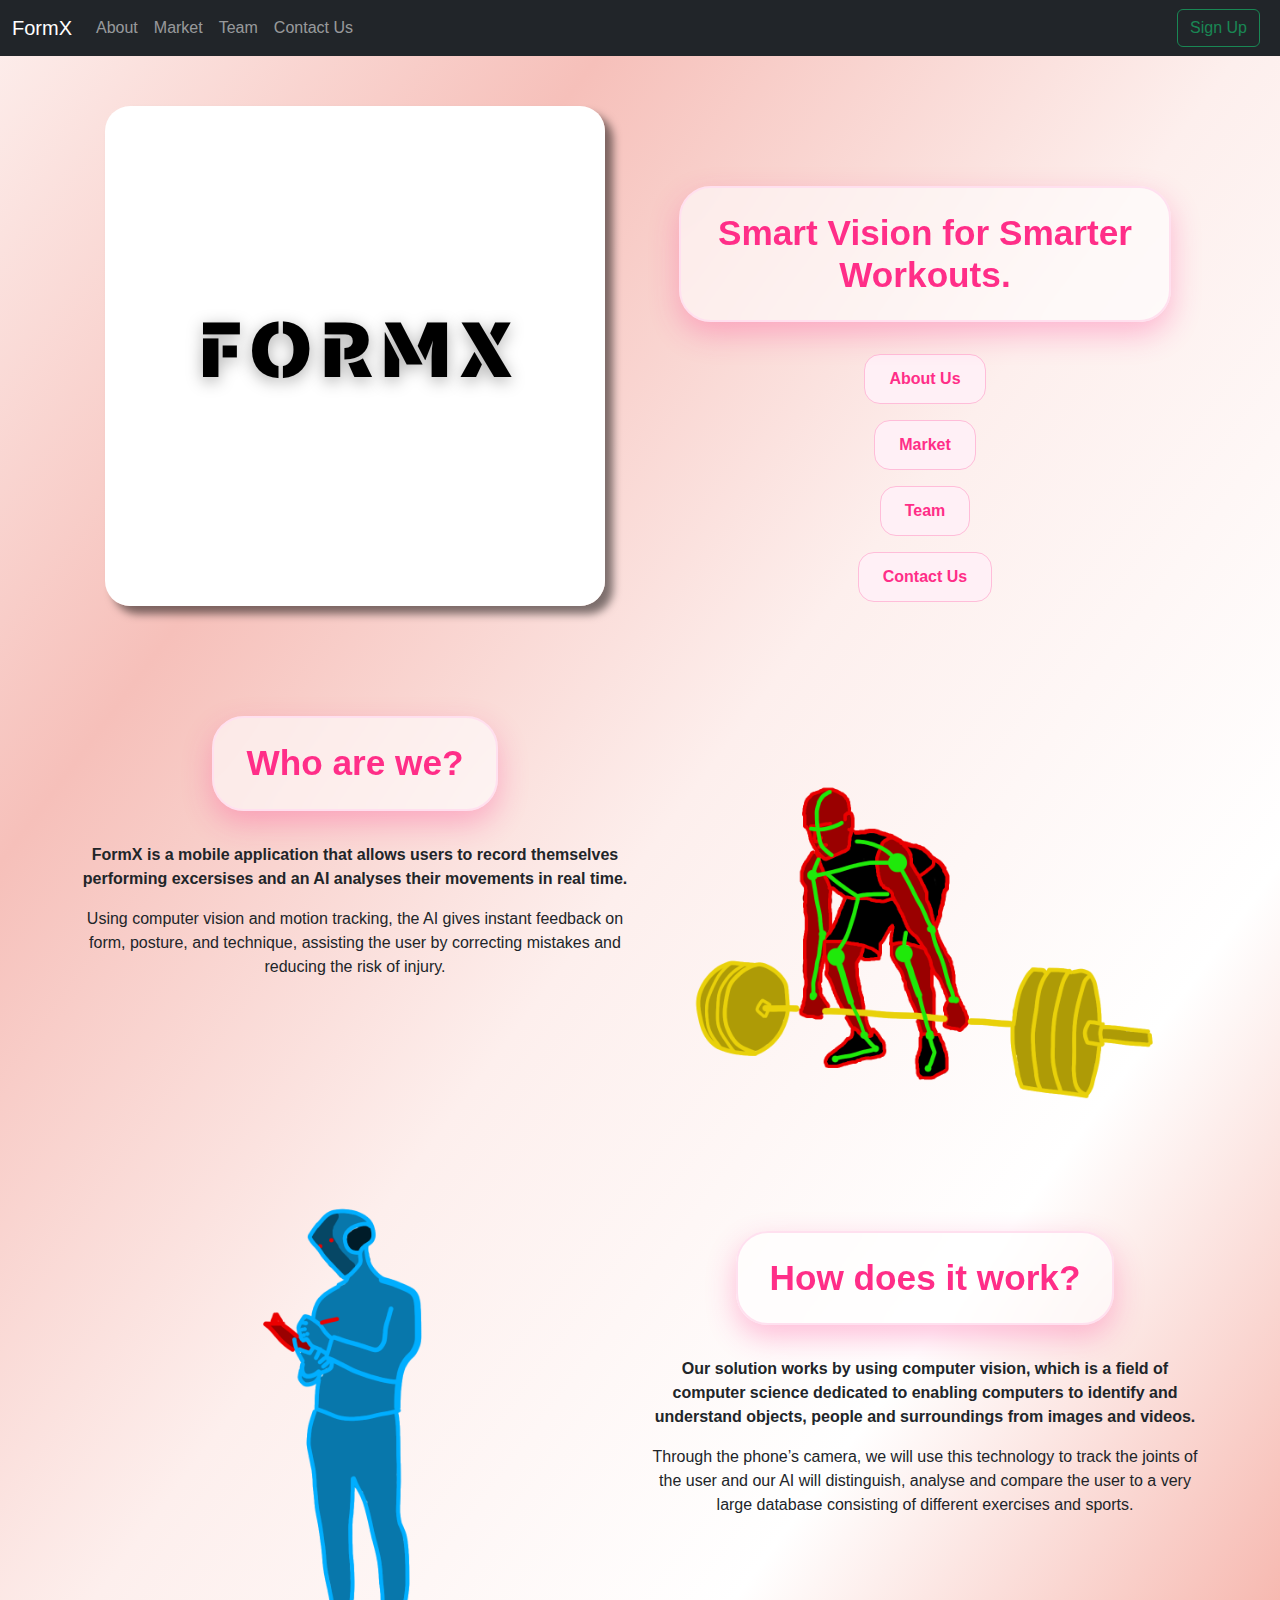
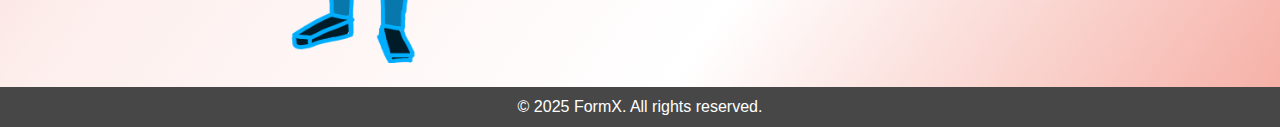
==== index/index.html @ be16a697 "index file (landing page)" ====
<!doctype html>
<html lang="en">
  <head>
    <meta charset="utf-8">
    <meta name="viewport" content="width=device-width, initial-scale=1">
    <title>Form-X</title>
    <link href="https://cdn.jsdelivr.net/npm/bootstrap@5.3.3/dist/css/bootstrap.min.css" rel="stylesheet" integrity="sha384-QWTKZyjpPEjISv5WaRU9OFeRpok6YctnYmDr5pNlyT2bRjXh0JMhjY6hW+ALEwIH" crossorigin="anonymous">
    <link href="css/style.css" rel="stylesheet">  <!-- Personal css -->
  </head>
  <body>
    <script src="https://cdn.jsdelivr.net/npm/bootstrap@5.3.3/dist/js/bootstrap.bundle.min.js" integrity="sha384-YvpcrYf0tY3lHB60NNkmXc5s9fDVZLESaAA55NDzOxhy9GkcIdslK1eN7N6jIeHz" crossorigin="anonymous"></script>

    <!--
    <nav class="navbar navbar-expand-lg navbar-dark bg-dark fixed-top">
      <div class="container-fluid">
        <a class="navbar-brand" href="#">FormX</a>
        <button class="navbar-toggler" type="button" data-bs-toggle="collapse" data-bs-target="#navbarSupportedContent" aria-controls="navbarSupportedContent" aria-expanded="false" aria-label="Toggle navigation">
          <span class="navbar-toggler-icon"></span>
        </button>
        <div class="collapse navbar-collapse" id="navbarSupportedContent">
          <ul class="navbar-nav me-auto mb-2 mb-lg-0">
            <li class="nav-item">
              <a class="nav-link " aria-current="page" href="#">About</a>
            </li>
            <li class="nav-item">
              <a class="nav-link" aria-current="page" href="/market/market.html">Market</a>
            </li>
            <li class="nav-item">
              <a class="nav-link" href="#">Team</a>
            </li><li class="nav-item">
              <a class="nav-link" href="/contactus/contact.html">Contact Us</a>
            </li>
          </ul>
          <a href="#" class="btn btn-outline-success me-2">Sign Up</a>
        </div>
      </div>
    </nav>
    -->

      <!--navigation bar-->
    <nav class="navbar navbar-expand-lg navbar-dark bg-dark fixed-top">
      <div class="container-fluid">
      <!-- index page -->
        <a class="navbar-brand" href="../index.html">FormX</a>
        <button class="navbar-toggler" type="button" data-bs-toggle="collapse" data-bs-target="#navbarSupportedContent" aria-controls="navbarSupportedContent" aria-expanded="false" aria-label="Toggle navigation">
          <span class="navbar-toggler-icon"></span>
        </button>
        <div class="collapse navbar-collapse" id="navbarSupportedContent">
          <ul class="navbar-nav me-auto mb-2 mb-lg-0">
            <!-- about page -->
            <li class="nav-item">
              <a class="nav-link " aria-current="page" href="../about/about.html">About</a>
            </li>
            <!-- market page -->
            <li class="nav-item">
              <a class="nav-link" aria-current="page" href="../market/market.html">Market</a>
            </li>
            <!-- team page -->
            <li class="nav-item">
              <a class="nav-link" href="../team/team.html">Team</a>
            </li><li class="nav-item">
            <!-- contact us page -->
              <a class="nav-link" href="../contactus/contact.html">Contact Us</a>
            </li>
          </ul>
          <!-- sign up button -->
          <a href="/signup/signup.html" class="btn btn-outline-success me-2">Sign Up</a>
        </div>
      </div>
    </nav>

    <!-- Page content -->
    <div class="container text-center">
      <div class="row">
        <div class="col">
          <img src="images/Logo.png" alt="FormX Logo" id="Logo">
        </div>
        <div class="col">
          <br>
          <br>
          <h1 class="myTextBox">Smart Vision for Smarter Workouts.</h1>
          <div class="linkList">
            <a href="#">About Us</a>
            <a href="#">Market</a>
            <a href="#">Team</a>
            <a href="#">Contact Us</a>
          </div>
        </div>
      </div>
    </div>

    <div class="container text-center">
      <div class="row align-items-start">
        <div class="col">
            <h3 class="myTextBox">Who are we?</h3>
            <p>
                <strong>
                FormX is a mobile application that allows users to record themselves performing excersises and an AI analyses their movements in real time.
              </strong>
            </p>
            <p>
                  Using computer vision and motion tracking, the AI gives instant feedback on form, posture, and technique, assisting the user by correcting mistakes and reducing the risk of injury.
            </p>
        </div>
        <div class="col">
            <img src="images/deadliftColored.png" width="85%" height="85%">
        </div>
      </div>
    </div>

    <div class="container text-center">
      <div class="row align-items-start">
        <div class="col">
          <img src="images/Robot.png" width="85%" height="85%">
        </div>
        <div class="col">
            <h3 class="myTextBox">How does it work?</h3>
            <p>
                <strong>
                  Our solution works by using computer vision, which is a field of computer science dedicated to enabling computers to identify and understand objects, people and surroundings from images and videos.
                  </strong>
            </p>
            <p>
              Through the phone’s camera, we will use this technology to track the joints of the user and our AI will distinguish, analyse and compare the user to a very large database consisting of different exercises and sports.                  
            </p>
        </div>
      </div>
    </div>

    <footer class="text-center py-2 mt-4">
      &copy; 2025 FormX. All rights reserved.
    </footer>

  </body>
</html>
---- index/css/style.css ----
body {
    font-family: "Noto Sans", sans-serif;
    background-image: linear-gradient(to bottom right, #FDEFED, #f6c0ba, #FDEFED, white, #F5ADA3)
}

/* Text CSS */
.col h1 {
    size: 150%;
    position: center;
}

/* Link List CSS */
.linkList {
    display: flex;
    flex-direction: column;
    align-items: center;
    gap: 1rem;
    margin: 2rem auto;
}
  
.linkList a {
    color: #ff2e88;
    font-weight: 600;
    text-decoration: none;
    padding: 0.75rem 1.5rem;
    border: 1px solid #ffbdd9;
    border-radius: 1rem;
    background-color: #fff0f6;
    transition: background-color 0.2s ease;
}
  
.linkList a:hover {
    background-color: #ffd6e8;
 }
  

#Logo {
    border-radius: 25px;
    box-shadow: 8px 8px 8px rgba(0, 0, 0, 0.5);
}

.myTextBox {
    font-size: 2.2rem;
    font-weight: 800;
    color: #ff2e88;
    text-align: center;
    padding: 1.5rem 2rem;
    background: rgba(255, 255, 255, 0.6);
    backdrop-filter: blur(10px);
    -webkit-backdrop-filter: blur(10px);
    border: 2px solid #ffe0ef;
    border-radius: 2rem;
    box-shadow: 0 8px 20px rgba(255, 46, 136, 0.2);
    margin: 2rem auto;
    width: fit-content;
    max-width: 90%;
    box-shadow: 0 12px 30px rgba(255, 46, 136, 0.3);
}
  
/* Coloum CSS */
.container {
    padding-top: 50px;
}

.navbar {
    position: sticky;
}

.contact-section {
    max-width: 1200px;
    margin: 50px auto;
}

.form-container {
    max-width: 500px;
    background-color: #EBE9E1;
    border: 1px solid #ddd;
    border-radius: 20px;
    padding: 30px;
}

.weights {
    max-width: 500px;
    border-radius: 10px;
}

.form {
    padding-left: 100px;
}

.demo{
    text-align: center;
    font-size: 3rem;
    font-weight: 700;
    color: black;
    padding-bottom: 10px;


}

.demo-text {
    color: #474747;
    text-align: center;
    margin-bottom: 20px;
    padding-bottom: 10px;
    
}

.contact-header {
    font-size: 2rem;
    text-align: center;
    font-weight: bold;


}

.contact-text {
    font-size: 14px;
    margin-top: 10px;
    text-align: center;
    margin: 20px;
    font-weight: 600;
}
.form-control {
    border-color: #E43D12;
}
.submit-btn {
    background-color: black;
    color: white;
}

.terms {
    font-size: 13px;
    text-align: center;
    margin: 10px;
    color: #474747;
}

.submit-btn:hover {
    background-color: #E43D12;
    color: white;
}

footer{
    background-color: #474747;
    color: white;
}
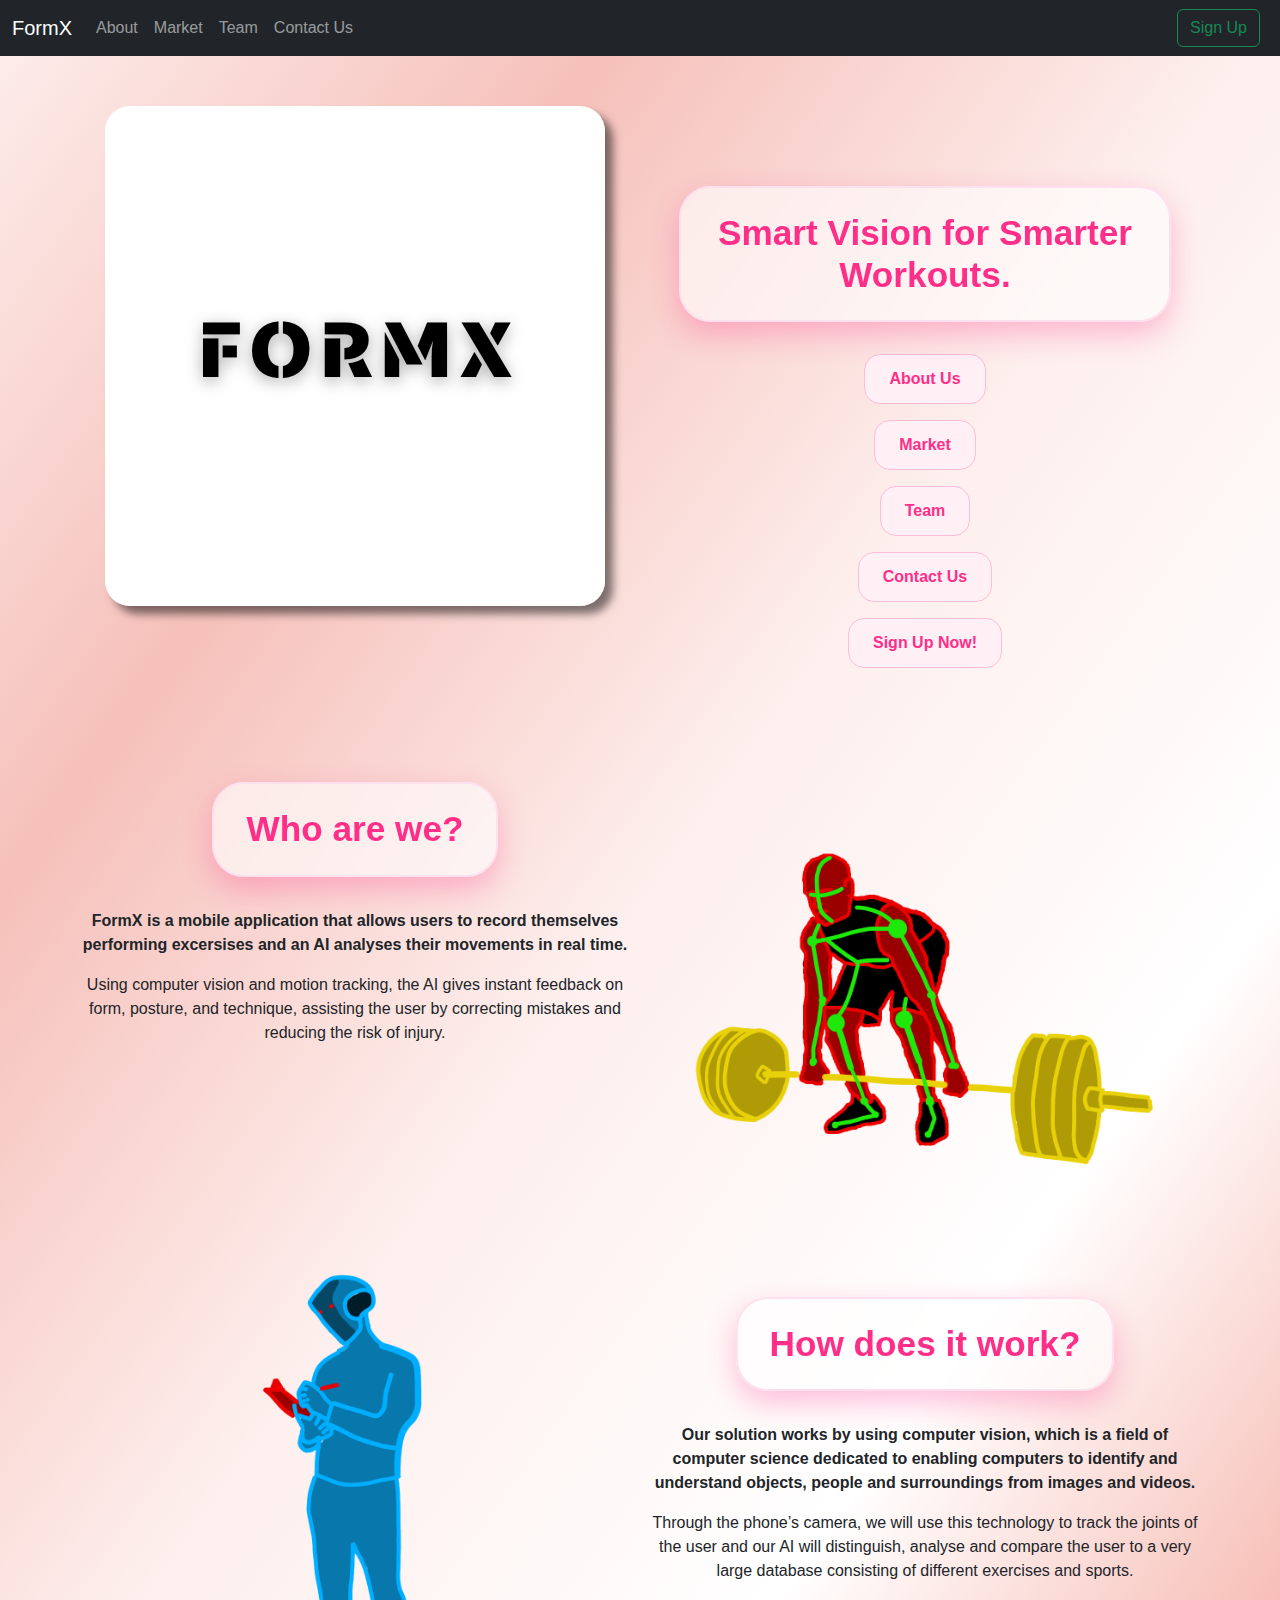
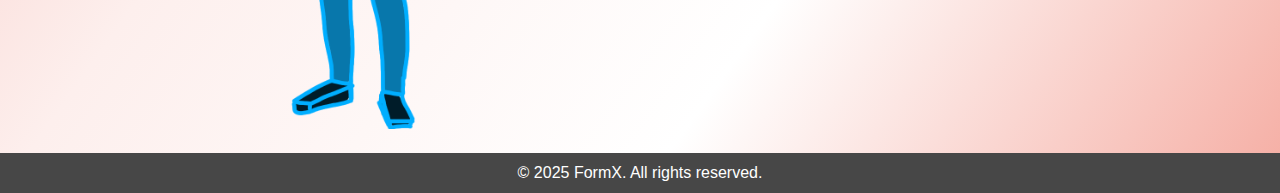
==== commit 7f9bf09b: "Add files via upload" ====
--- a/index/index.html
+++ b/index/index.html
@@ -80,10 +80,11 @@
           <br>
           <h1 class="myTextBox">Smart Vision for Smarter Workouts.</h1>
           <div class="linkList">
-            <a href="#">About Us</a>
-            <a href="#">Market</a>
-            <a href="#">Team</a>
-            <a href="#">Contact Us</a>
+            <a href="../about/about.html/">About Us</a>
+            <a href="../market/market.html">Market</a>
+            <a href="../team/team.html">Team</a>
+            <a href="../contactus/contact.html">Contact Us</a>
+            <a href="/signup/signup.html">Sign Up Now!</a>
           </div>
         </div>
       </div>
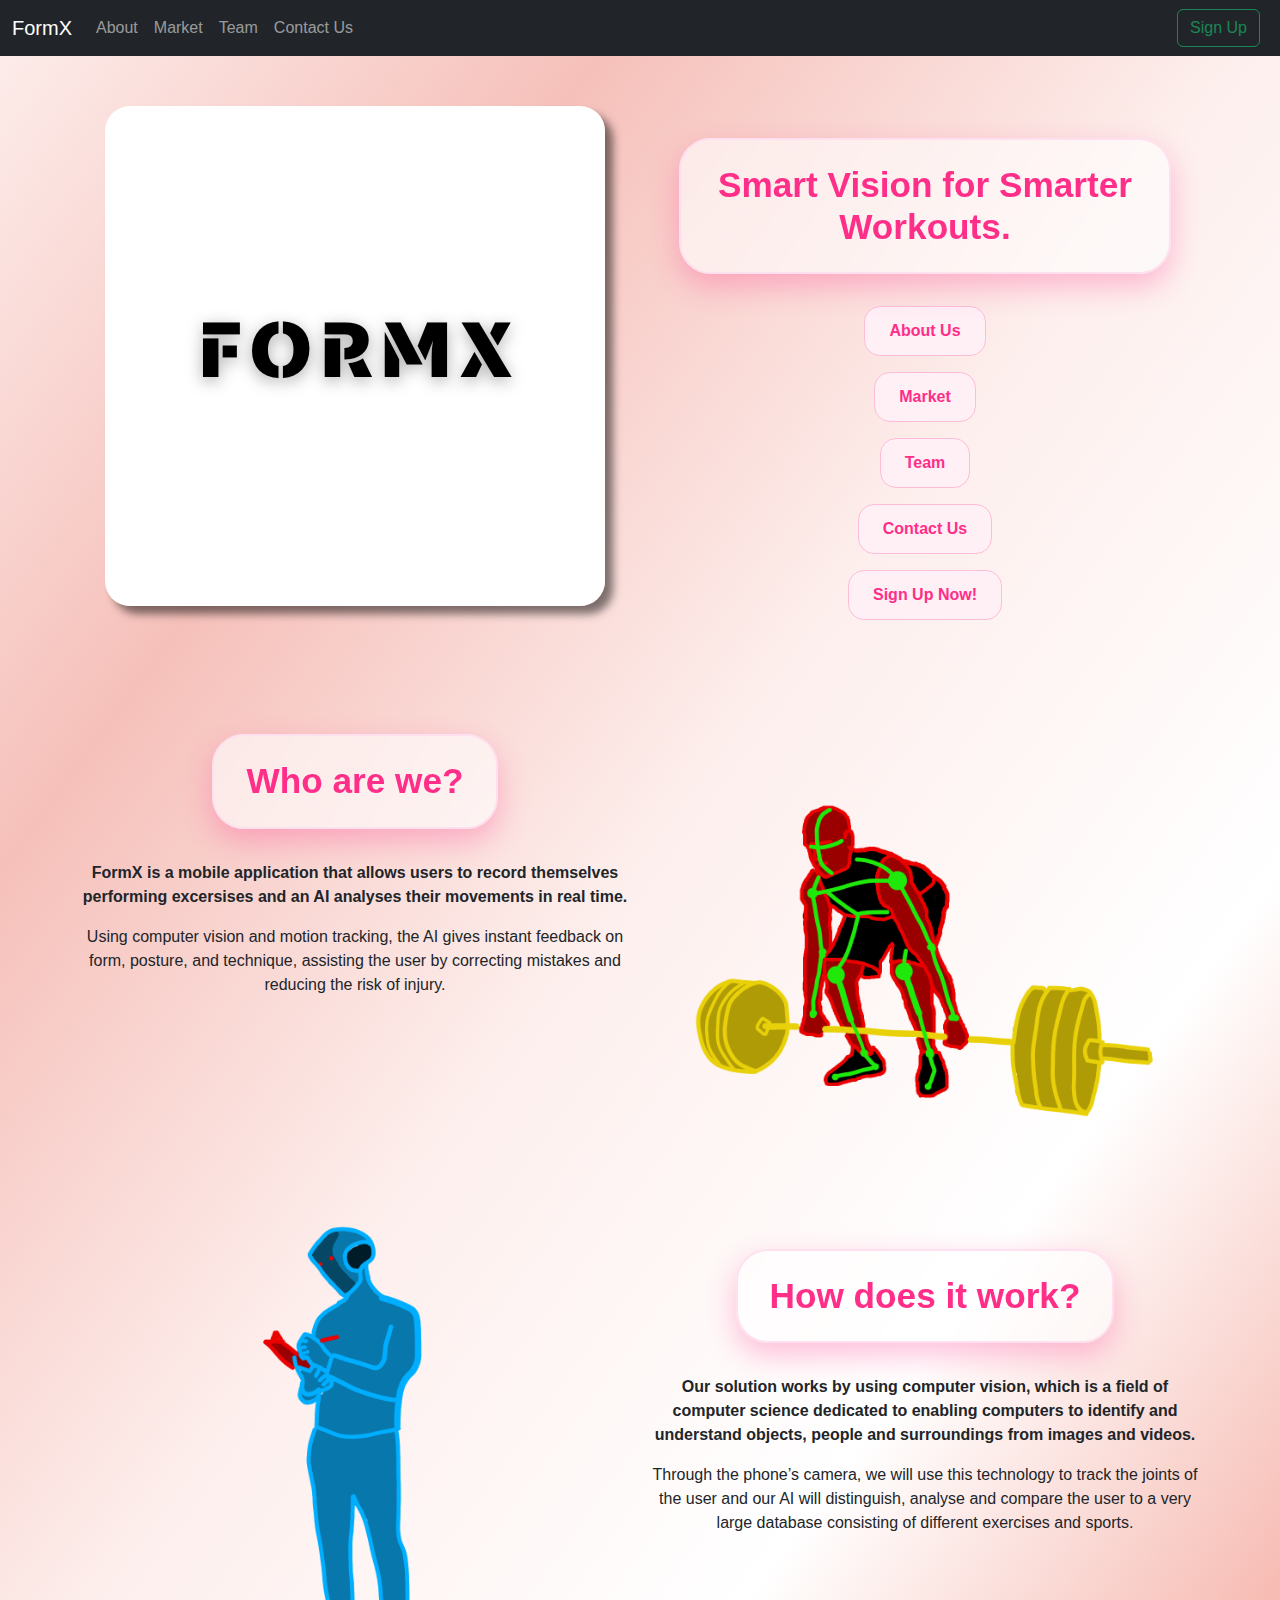
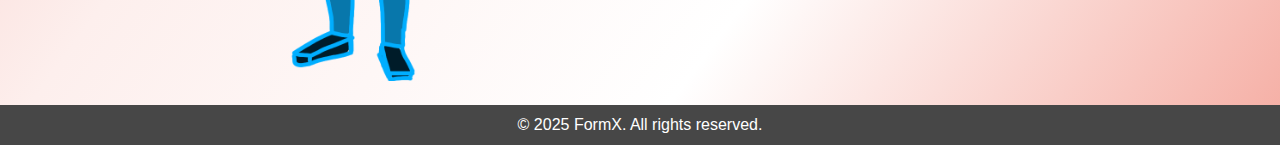
==== commit 585a13f3: "updated index page" ====
--- a/index/index.html
+++ b/index/index.html
@@ -41,7 +41,7 @@
     <nav class="navbar navbar-expand-lg navbar-dark bg-dark fixed-top">
       <div class="container-fluid">
       <!-- index page -->
-        <a class="navbar-brand" href="../index.html">FormX</a>
+        <a class="navbar-brand" href="../index/index.html">FormX</a>
         <button class="navbar-toggler" type="button" data-bs-toggle="collapse" data-bs-target="#navbarSupportedContent" aria-controls="navbarSupportedContent" aria-expanded="false" aria-label="Toggle navigation">
           <span class="navbar-toggler-icon"></span>
         </button>
@@ -76,15 +76,13 @@
           <img src="images/Logo.png" alt="FormX Logo" id="Logo">
         </div>
         <div class="col">
-          <br>
-          <br>
           <h1 class="myTextBox">Smart Vision for Smarter Workouts.</h1>
           <div class="linkList">
             <a href="../about/about.html/">About Us</a>
             <a href="../market/market.html">Market</a>
             <a href="../team/team.html">Team</a>
             <a href="../contactus/contact.html">Contact Us</a>
-            <a href="/signup/signup.html">Sign Up Now!</a>
+            <a href="../signup/signup.html">Sign Up Now!</a>
           </div>
         </div>
       </div>
